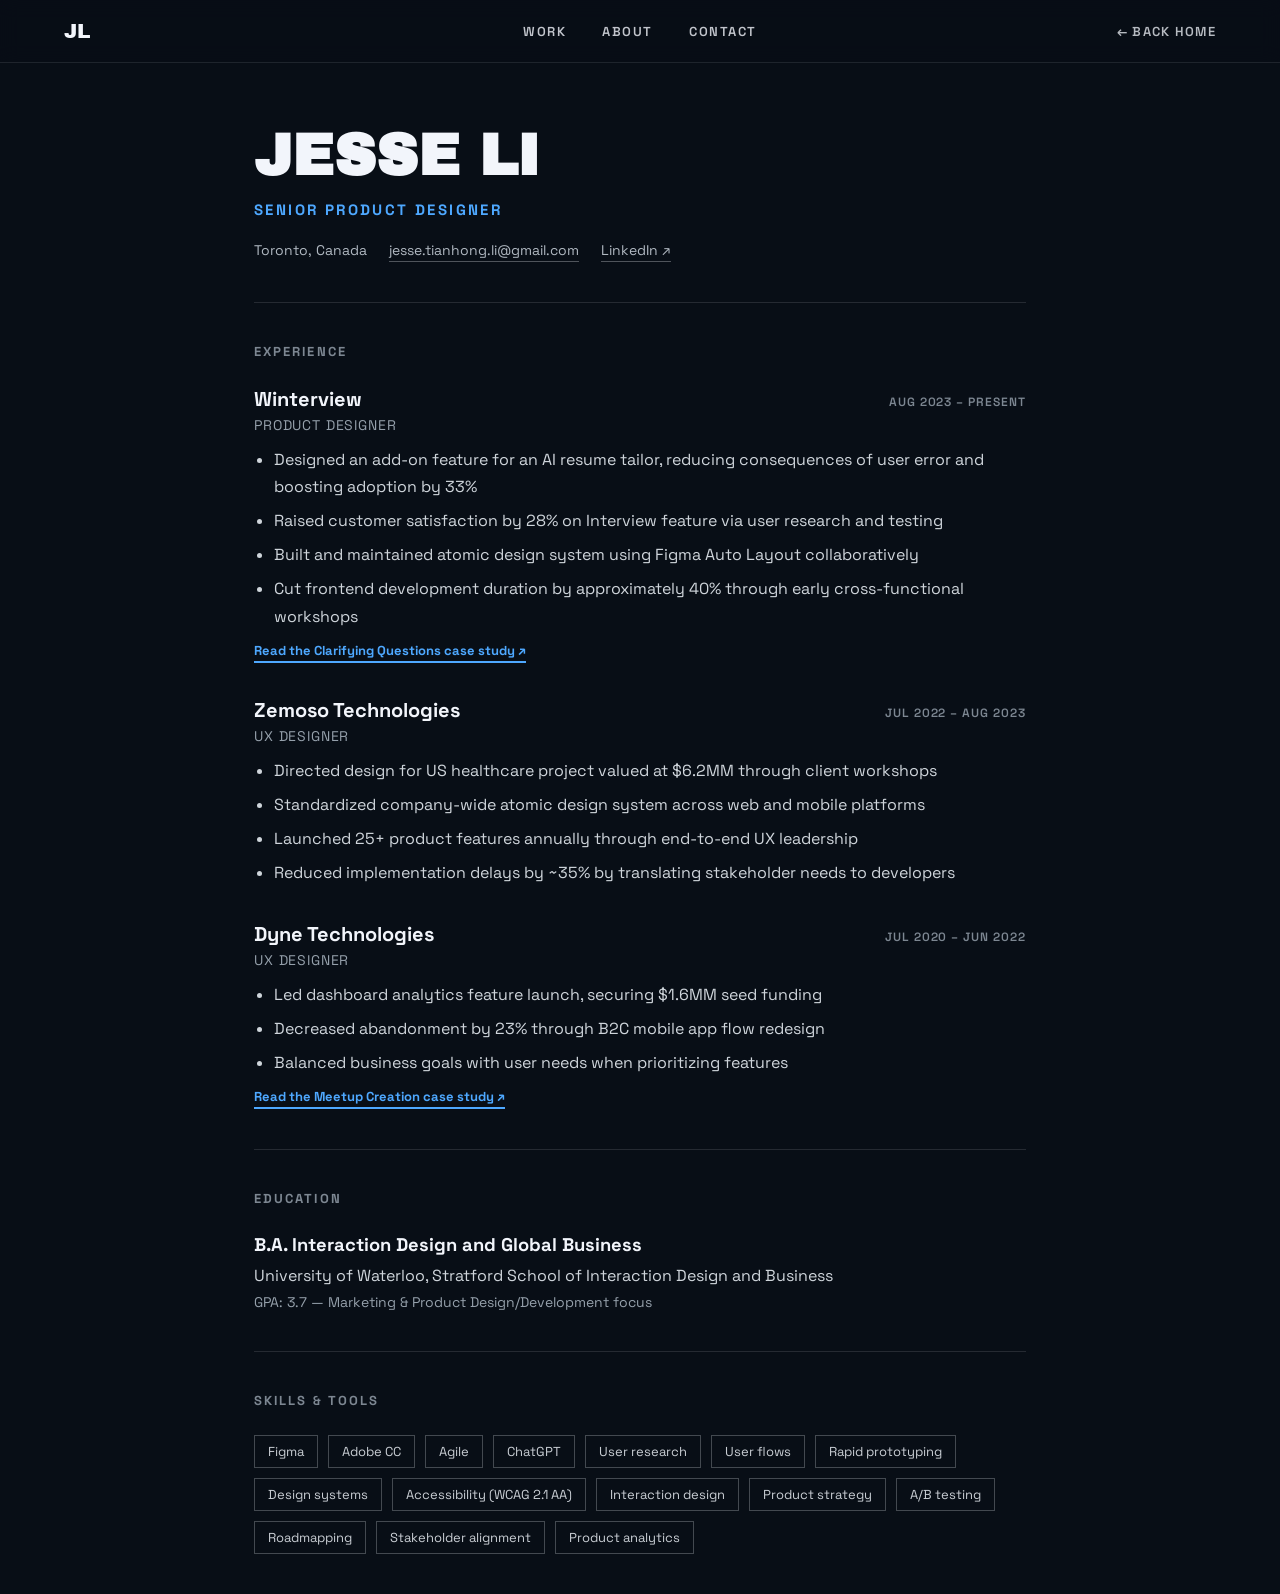
==== resume/index.html @ 06cabf43 "added new pages" ====
<!doctype html>
<html lang="en">
<head>
  <meta charset="utf-8">
  <meta name="viewport" content="width=device-width, initial-scale=1">
  <title>Resume | Jesse Li</title>
  <meta name="description" content="Jesse Li's resume: Senior Product Designer with experience at Winterview, Zemoso Technologies and Dyne Technologies.">
  <link rel="canonical" href="https://jesseli.design/resume/">
  <meta property="og:title" content="Resume | Jesse Li">
  <meta property="og:description" content="Senior Product Designer with experience at Winterview, Zemoso Technologies and Dyne Technologies.">
  <meta property="og:image" content="https://jesseli.design/assets/media/toronto-poster.jpg">
  <meta property="og:url" content="https://jesseli.design/resume/">
  <meta property="og:type" content="profile">
  <meta name="twitter:card" content="summary_large_image">
  <link rel="preconnect" href="https://fonts.googleapis.com">
  <link href="https://fonts.googleapis.com/css2?family=Archivo+Black&family=Space+Grotesk:wght@400;500;600;700&display=swap" rel="stylesheet">
  <link rel="stylesheet" href="../assets/css/base.css">
  <link rel="stylesheet" href="../assets/css/resume.css">
</head>
<body>
  <a class="skip" href="#main">Skip to content</a>
  <header class="nav">
    <div class="nav-inner">
      <a class="mark" href="../index.html#top">JL</a>
      <nav class="navlinks">
        <a href="../index.html#work">Work</a>
        <a href="../index.html#about">About</a>
        <a href="../index.html#contact">Contact</a>
      </nav>
      <a class="back" href="../index.html#top">&larr; Back home</a>
    </div>
  </header>

  <div class="resume" id="main" tabindex="-1">
    <div class="r-head">
      <h1 class="r-name display">Jesse Li</h1>
      <p class="r-title">Senior Product Designer</p>
      <div class="r-contact">
        <span>Toronto, Canada</span>
        <a href="mailto:jesse.tianhong.li@gmail.com">jesse.tianhong.li@gmail.com</a>
        <a href="https://linkedin.com/in/jesseli828" target="_blank" rel="noopener">LinkedIn &#8599;</a>
        <span class="print-only">jesseli.design</span>
      </div>
    </div>

    <section class="r-section">
      <h2>Experience</h2>

      <div class="r-job">
        <div class="r-job-head">
          <h3 class="r-company">Winterview</h3>
          <span class="r-dates">Aug 2023 &ndash; Present</span>
        </div>
        <p class="r-role">Product Designer</p>
        <ul>
          <li>Designed an add-on feature for an AI resume tailor, reducing consequences of user error and boosting adoption by 33%</li>
          <li>Raised customer satisfaction by 28% on Interview feature via user research and testing</li>
          <li>Built and maintained atomic design system using Figma Auto Layout collaboratively</li>
          <li>Cut frontend development duration by approximately 40% through early cross-functional workshops</li>
        </ul>
        <a class="r-casestudy" href="../work/winterview-clarifying-questions/">Read the Clarifying Questions case study &#8599;</a>
      </div>

      <div class="r-job">
        <div class="r-job-head">
          <h3 class="r-company">Zemoso Technologies</h3>
          <span class="r-dates">Jul 2022 &ndash; Aug 2023</span>
        </div>
        <p class="r-role">UX Designer</p>
        <ul>
          <li>Directed design for US healthcare project valued at $6.2MM through client workshops</li>
          <li>Standardized company-wide atomic design system across web and mobile platforms</li>
          <li>Launched 25+ product features annually through end-to-end UX leadership</li>
          <li>Reduced implementation delays by ~35% by translating stakeholder needs to developers</li>
        </ul>
      </div>

      <div class="r-job">
        <div class="r-job-head">
          <h3 class="r-company">Dyne Technologies</h3>
          <span class="r-dates">Jul 2020 &ndash; Jun 2022</span>
        </div>
        <p class="r-role">UX Designer</p>
        <ul>
          <li>Led dashboard analytics feature launch, securing $1.6MM seed funding</li>
          <li>Decreased abandonment by 23% through B2C mobile app flow redesign</li>
          <li>Balanced business goals with user needs when prioritizing features</li>
        </ul>
        <a class="r-casestudy" href="../work/dyne-meetup-creation-flow/">Read the Meetup Creation case study &#8599;</a>
      </div>
    </section>

    <section class="r-section">
      <h2>Education</h2>
      <p class="r-degree">B.A. Interaction Design and Global Business</p>
      <p class="r-school">University of Waterloo, Stratford School of Interaction Design and Business</p>
      <p class="r-gpa">GPA: 3.7 &mdash; Marketing &amp; Product Design/Development focus</p>
    </section>

    <section class="r-section">
      <h2>Skills &amp; Tools</h2>
      <div class="r-skills">
        <span class="r-skill">Figma</span>
        <span class="r-skill">Adobe CC</span>
        <span class="r-skill">Agile</span>
        <span class="r-skill">ChatGPT</span>
        <span class="r-skill">User research</span>
        <span class="r-skill">User flows</span>
        <span class="r-skill">Rapid prototyping</span>
        <span class="r-skill">Design systems</span>
        <span class="r-skill">Accessibility (WCAG 2.1 AA)</span>
        <span class="r-skill">Interaction design</span>
        <span class="r-skill">Product strategy</span>
        <span class="r-skill">A/B testing</span>
        <span class="r-skill">Roadmapping</span>
        <span class="r-skill">Stakeholder alignment</span>
        <span class="r-skill">Product analytics</span>
      </div>
    </section>
  </div>
</body>
</html>
---- assets/css/base.css ----
/* Shared across every page: reset, base typography, color tokens. */

* { box-sizing: border-box; }

:root {
  --accent1: #4ea8ff;
  --accent2: #a855f7;
}

body {
  margin: 0;
  background: oklch(0.16 0.02 255);
  color: oklch(0.97 0.008 255);
  font-family: 'Space Grotesk', system-ui, sans-serif;
  -webkit-font-smoothing: antialiased;
}

a { color: inherit; text-decoration: none; }

.display { font-family: 'Archivo Black', 'Arial Black', sans-serif; text-transform: uppercase; }

/* ---------- nav: shared by the home page and every case-study page ---------- */
.nav {
  position: sticky; top: 0; z-index: 50;
  padding: 20px clamp(20px, 5vw, 64px);
  background: oklch(0.16 0.02 255 / 0.7);
  backdrop-filter: blur(10px);
  border-bottom: 1px solid oklch(0.97 0.008 255 / 0.1);
}
.nav-inner {
  max-width: 1440px; margin: 0 auto;
  /* Three equal-weight slots so the centre group is optically centred on the page,
     rather than pushed off-centre by whatever sits on the left and right. */
  display: grid; grid-template-columns: 1fr auto 1fr; align-items: center;
  gap: clamp(16px, 3vw, 36px);
}
.nav-inner > :first-child { justify-self: start; }
.nav-inner > :last-child  { justify-self: end; }
.mark {
  font-family: 'Archivo Black', sans-serif;
  font-size: 20px; letter-spacing: 0.02em;
}
.navlinks { display: flex; gap: clamp(16px, 3vw, 36px); }
.navlinks a {
  font-size: 13px; font-weight: 600; letter-spacing: 0.12em; text-transform: uppercase;
  opacity: 0.8; transition: opacity 0.2s, color 0.2s;
}
.navlinks a:hover { opacity: 1; color: var(--accent1); }
.back {
  font-size: 13px; font-weight: 600; letter-spacing: 0.1em; text-transform: uppercase;
  opacity: 0.75; transition: opacity 0.2s, color 0.2s; white-space: nowrap;
}
.back:hover { opacity: 1; color: var(--accent1); }

/* Narrow screens: the three-slot grid has no room, so wrap the nav into a
   centred row instead of squeezing the columns. */
@media (max-width: 640px) {
  .nav-inner { display: flex; flex-wrap: wrap; justify-content: center; gap: 10px 18px; }
  .nav-inner > :first-child, .nav-inner > :last-child { justify-self: auto; }
}

/* Text available to screen readers but not shown: used where an icon carries the
   meaning on its own. */
.visually-hidden {
  position: absolute; width: 1px; height: 1px; padding: 0; margin: -1px;
  overflow: hidden; clip: rect(0, 0, 0, 0); white-space: nowrap; border: 0;
}

/* ---------- keyboard focus ---------- */
/* Without a visible ring, keyboard users cannot tell where they are (WCAG 2.4.7).
   :focus-visible keeps it off for mouse clicks. */
a:focus-visible,
label:focus-visible,
button:focus-visible,
[tabindex]:focus-visible {
  outline: 2px solid var(--accent1);
  outline-offset: 3px;
}
/* Skip-link targets receive focus programmatically and shouldn't show a ring. */
#top:focus, #main:focus { outline: none; }

/* ---------- skip link ---------- */
.skip { position: absolute; left: -9999px; top: 0; z-index: 100; }
.skip:focus {
  left: 12px; top: 12px; padding: 10px 16px;
  background: var(--accent1); color: oklch(0.16 0.02 255);
  font-size: 13px; font-weight: 700; letter-spacing: 0.08em; text-transform: uppercase;
}

/* ---------- reduced motion ---------- */
/* Site-wide. The home page additionally offers a manual toggle. */
@media (prefers-reduced-motion: reduce) {
  *, *::before, *::after {
    animation-duration: 0.01ms !important;
    animation-delay: 0s !important;
    animation-iteration-count: 1 !important;
    transition-duration: 0.01ms !important;
    scroll-behavior: auto !important;
  }
}

/* Shown only on paper (the portfolio URL on the résumé). */
.print-only { display: none; }

/* ---------- 404 ---------- */
.notfound { max-width: 720px; margin: 0 auto; padding: clamp(70px, 16vh, 160px) clamp(20px, 5vw, 64px); text-align: center; }
.notfound-code { font-size: clamp(4rem, 18vw, 9rem); line-height: 1; margin: 0 0 14px; color: var(--accent1); }
.notfound h1 { font-size: clamp(1.4rem, 4vw, 2rem); margin: 0 0 16px; }
.notfound p { font-size: 17px; line-height: 1.7; color: oklch(0.82 0.015 250); margin: 0 auto 32px; max-width: 46ch; }
.notfound-links { display: flex; flex-wrap: wrap; gap: 14px; justify-content: center; }
.notfound-links a {
  font-size: 13px; font-weight: 700; letter-spacing: 0.08em; text-transform: uppercase;
  border: 2px solid oklch(0.97 0.008 255); padding: 12px 20px;
}
.notfound-links a:hover { border-color: var(--accent1); color: var(--accent1); }
---- assets/css/resume.css ----
/* Résumé page only. Shares the nav, tokens and type from base.css. */

.resume { max-width: 900px; margin: 0 auto; padding: 0 clamp(20px, 5vw, 64px); }

.r-head { padding: 64px 0 40px; }
.r-name { font-size: clamp(2.2rem, 6vw, 3.6rem); line-height: 1.02; margin: 0 0 14px; }
.r-title { font-size: 15px; font-weight: 700; letter-spacing: 0.16em; text-transform: uppercase; color: var(--accent1); margin: 0 0 22px; }
.r-contact { display: flex; flex-wrap: wrap; gap: 10px 22px; font-size: 14px; color: oklch(0.78 0.015 250); }
.r-contact a { border-bottom: 1px solid oklch(0.97 0.008 255 / 0.3); padding-bottom: 2px; }
.r-contact a:hover { color: var(--accent1); border-color: var(--accent1); }

.r-section { padding: 40px 0; border-top: 1px solid oklch(0.97 0.008 255 / 0.12); }
.r-section > h2 {
  font-size: 13px; font-weight: 700; letter-spacing: 0.16em; text-transform: uppercase;
  color: oklch(0.62 0.02 250); margin: 0 0 26px;
}

.r-job { margin-bottom: 34px; }
.r-job:last-child { margin-bottom: 0; }
.r-job-head { display: flex; flex-wrap: wrap; align-items: baseline; justify-content: space-between; gap: 4px 20px; margin-bottom: 4px; }
.r-company { font-size: 1.25rem; font-weight: 700; margin: 0; }
.r-dates { font-size: 12px; font-weight: 600; letter-spacing: 0.08em; text-transform: uppercase; color: oklch(0.62 0.02 250); white-space: nowrap; }
.r-role { font-size: 14px; letter-spacing: 0.06em; text-transform: uppercase; color: oklch(0.7 0.02 250); margin: 0 0 12px; }
.r-job ul { margin: 0; padding-left: 20px; }
.r-job li { font-size: 16px; line-height: 1.7; color: oklch(0.87 0.01 250); margin-bottom: 7px; max-width: 72ch; }
.r-job li:last-child { margin-bottom: 0; }
.r-casestudy { display: inline-block; margin-top: 12px; font-size: 13px; font-weight: 700; color: var(--accent1); border-bottom: 2px solid var(--accent1); padding-bottom: 2px; }

.r-degree { font-size: 1.15rem; font-weight: 700; margin: 0 0 6px; }
.r-school { font-size: 16px; line-height: 1.7; color: oklch(0.87 0.01 250); margin: 0 0 4px; }
.r-gpa { font-size: 14px; color: oklch(0.7 0.02 250); margin: 0; }

.r-skills { display: flex; flex-wrap: wrap; gap: 10px; }
.r-skill { font-size: 13px; padding: 7px 13px; border: 1px solid oklch(0.97 0.008 255 / 0.25); color: oklch(0.85 0.01 250); }

@media (max-width: 640px) {
  .r-dates { white-space: normal; }
}

/* ---------- print ---------- */
/* Résumés get printed and saved as PDFs, so paper gets a light theme, no chrome,
   and page breaks that don't split a role across two pages. */
@media print {
  .nav, .skip { display: none !important; }
  body { background: #fff; color: #111; }
  .print-only { display: inline; }

  .resume { max-width: none; padding: 0; }
  .r-head { padding: 0 0 16pt; }
  .r-name { font-size: 26pt; margin-bottom: 8pt; }
  .r-title { color: #111; font-size: 10pt; margin-bottom: 10pt; }
  .r-contact { color: #333; font-size: 9.5pt; gap: 5pt 16pt; }
  .r-contact a { color: #111; border-bottom: 0; }

  .r-section { padding: 13pt 0; border-top: 1px solid #bbb; }
  .r-section > h2 { color: #555; font-size: 9pt; margin-bottom: 11pt; }

  .r-job { margin-bottom: 15pt; break-inside: avoid; }
  .r-company { font-size: 13pt; }
  .r-dates, .r-role { color: #444; }
  .r-role { margin-bottom: 7pt; }
  .r-job li { color: #111; font-size: 10.5pt; line-height: 1.45; margin-bottom: 3pt; max-width: none; }
  .r-casestudy { display: none; }

  .r-degree { font-size: 12pt; }
  .r-school, .r-gpa { color: #111; }
  .r-skill { border-color: #999; color: #111; padding: 3pt 7pt; font-size: 9pt; }

  @page { margin: 14mm; }
}
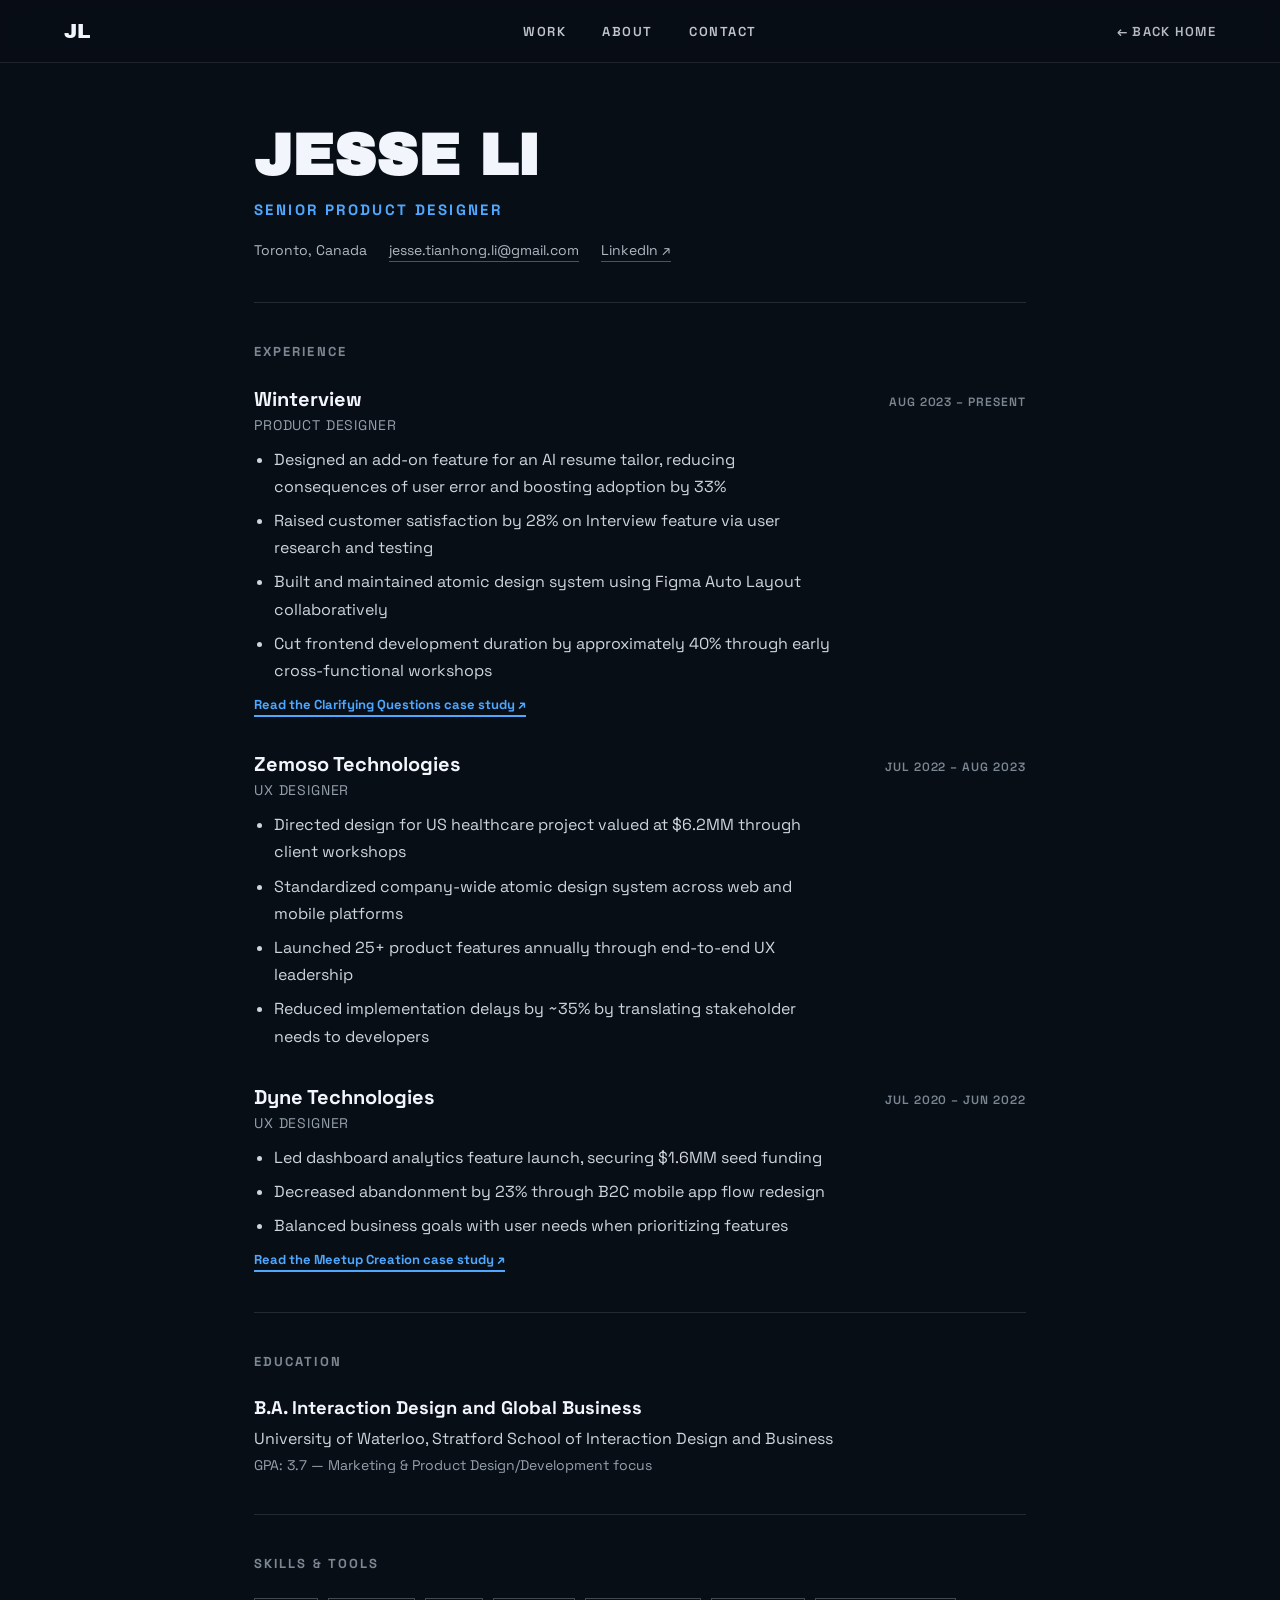
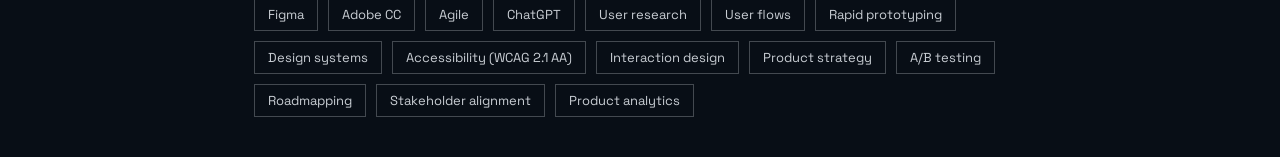
==== commit 56026a75: "Fix SEO, landmark, and scroll-lock defects from an architecture review Reviewed against a second-pas" ====
--- a/resume/index.html
+++ b/resume/index.html
@@ -12,6 +12,7 @@
   <meta property="og:url" content="https://jesseli.design/resume/">
   <meta property="og:type" content="profile">
   <meta name="twitter:card" content="summary_large_image">
+  <link rel="icon" type="image/svg+xml" href="../assets/favicon.svg">
   <link rel="preconnect" href="https://fonts.googleapis.com">
   <link href="https://fonts.googleapis.com/css2?family=Archivo+Black&family=Space+Grotesk:wght@400;500;600;700&display=swap" rel="stylesheet">
   <link rel="stylesheet" href="../assets/css/base.css">
@@ -31,7 +32,7 @@
     </div>
   </header>
 
-  <div class="resume" id="main" tabindex="-1">
+  <main class="resume" id="main" tabindex="-1">
     <div class="r-head">
       <h1 class="r-name display">Jesse Li</h1>
       <p class="r-title">Senior Product Designer</p>
@@ -117,6 +118,6 @@
         <span class="r-skill">Product analytics</span>
       </div>
     </section>
-  </div>
+  </main>
 </body>
 </html>
--- a/assets/css/base.css
+++ b/assets/css/base.css
@@ -5,6 +5,10 @@
 :root {
   --accent1: #4ea8ff;
   --accent2: #a855f7;
+  /* Reading measure. Space Grotesk averages ~8.3px per glyph at 17px while the
+     ch unit is the 10.9px "0", so 78ch was rendering ~103 characters per line.
+     56ch lands around 74 - inside the comfortable 45-75 range. */
+  --measure: 56ch;
 }
 
 body {
@@ -80,9 +84,17 @@
 #top:focus, #main:focus { outline: none; }
 
 /* ---------- skip link ---------- */
-.skip { position: absolute; left: -9999px; top: 0; z-index: 100; }
+/* Same clip technique as .visually-hidden, rather than left:-9999px, which
+   breaks in RTL and is otherwise the only hidden-content idiom on the site not
+   already shared. */
+.skip {
+  position: absolute; width: 1px; height: 1px; padding: 0; margin: -1px;
+  overflow: hidden; clip: rect(0, 0, 0, 0); white-space: nowrap; border: 0;
+  z-index: 100;
+}
 .skip:focus {
-  left: 12px; top: 12px; padding: 10px 16px;
+  width: auto; height: auto; margin: 0; overflow: visible; clip: auto; white-space: normal;
+  position: absolute; left: 12px; top: 12px; padding: 10px 16px;
   background: var(--accent1); color: oklch(0.16 0.02 255);
   font-size: 13px; font-weight: 700; letter-spacing: 0.08em; text-transform: uppercase;
 }
@@ -96,7 +108,13 @@
     animation-iteration-count: 1 !important;
     transition-duration: 0.01ms !important;
     scroll-behavior: auto !important;
+    /* fall off any scroll timeline, so the collapsed duration above applies */
+    animation-timeline: auto !important;
   }
+  /* and hold the page still across navigations */
+  ::view-transition-group(*),
+  ::view-transition-old(*),
+  ::view-transition-new(*) { animation: none !important; }
 }
 
 /* Shown only on paper (the portfolio URL on the résumé). */
@@ -104,7 +122,7 @@
 
 /* ---------- 404 ---------- */
 .notfound { max-width: 720px; margin: 0 auto; padding: clamp(70px, 16vh, 160px) clamp(20px, 5vw, 64px); text-align: center; }
-.notfound-code { font-size: clamp(4rem, 18vw, 9rem); line-height: 1; margin: 0 0 14px; color: var(--accent1); }
+.notfound .notfound-code { font-size: clamp(4rem, 18vw, 9rem); line-height: 1; margin: 0 0 14px; color: var(--accent1); }
 .notfound h1 { font-size: clamp(1.4rem, 4vw, 2rem); margin: 0 0 16px; }
 .notfound p { font-size: 17px; line-height: 1.7; color: oklch(0.82 0.015 250); margin: 0 auto 32px; max-width: 46ch; }
 .notfound-links { display: flex; flex-wrap: wrap; gap: 14px; justify-content: center; }
@@ -113,3 +131,7 @@
   border: 2px solid oklch(0.97 0.008 255); padding: 12px 20px;
 }
 .notfound-links a:hover { border-color: var(--accent1); color: var(--accent1); }
+
+/* ---------- cross-document view transitions ---------- */
+/* Opts every page in. Browsers without support just navigate normally. */
+@view-transition { navigation: auto; }
--- a/assets/css/resume.css
+++ b/assets/css/resume.css
@@ -22,7 +22,7 @@
 .r-dates { font-size: 12px; font-weight: 600; letter-spacing: 0.08em; text-transform: uppercase; color: oklch(0.62 0.02 250); white-space: nowrap; }
 .r-role { font-size: 14px; letter-spacing: 0.06em; text-transform: uppercase; color: oklch(0.7 0.02 250); margin: 0 0 12px; }
 .r-job ul { margin: 0; padding-left: 20px; }
-.r-job li { font-size: 16px; line-height: 1.7; color: oklch(0.87 0.01 250); margin-bottom: 7px; max-width: 72ch; }
+.r-job li { font-size: 16px; line-height: 1.7; color: oklch(0.87 0.01 250); margin-bottom: 7px; max-width: var(--measure); }
 .r-job li:last-child { margin-bottom: 0; }
 .r-casestudy { display: inline-block; margin-top: 12px; font-size: 13px; font-weight: 700; color: var(--accent1); border-bottom: 2px solid var(--accent1); padding-bottom: 2px; }
 
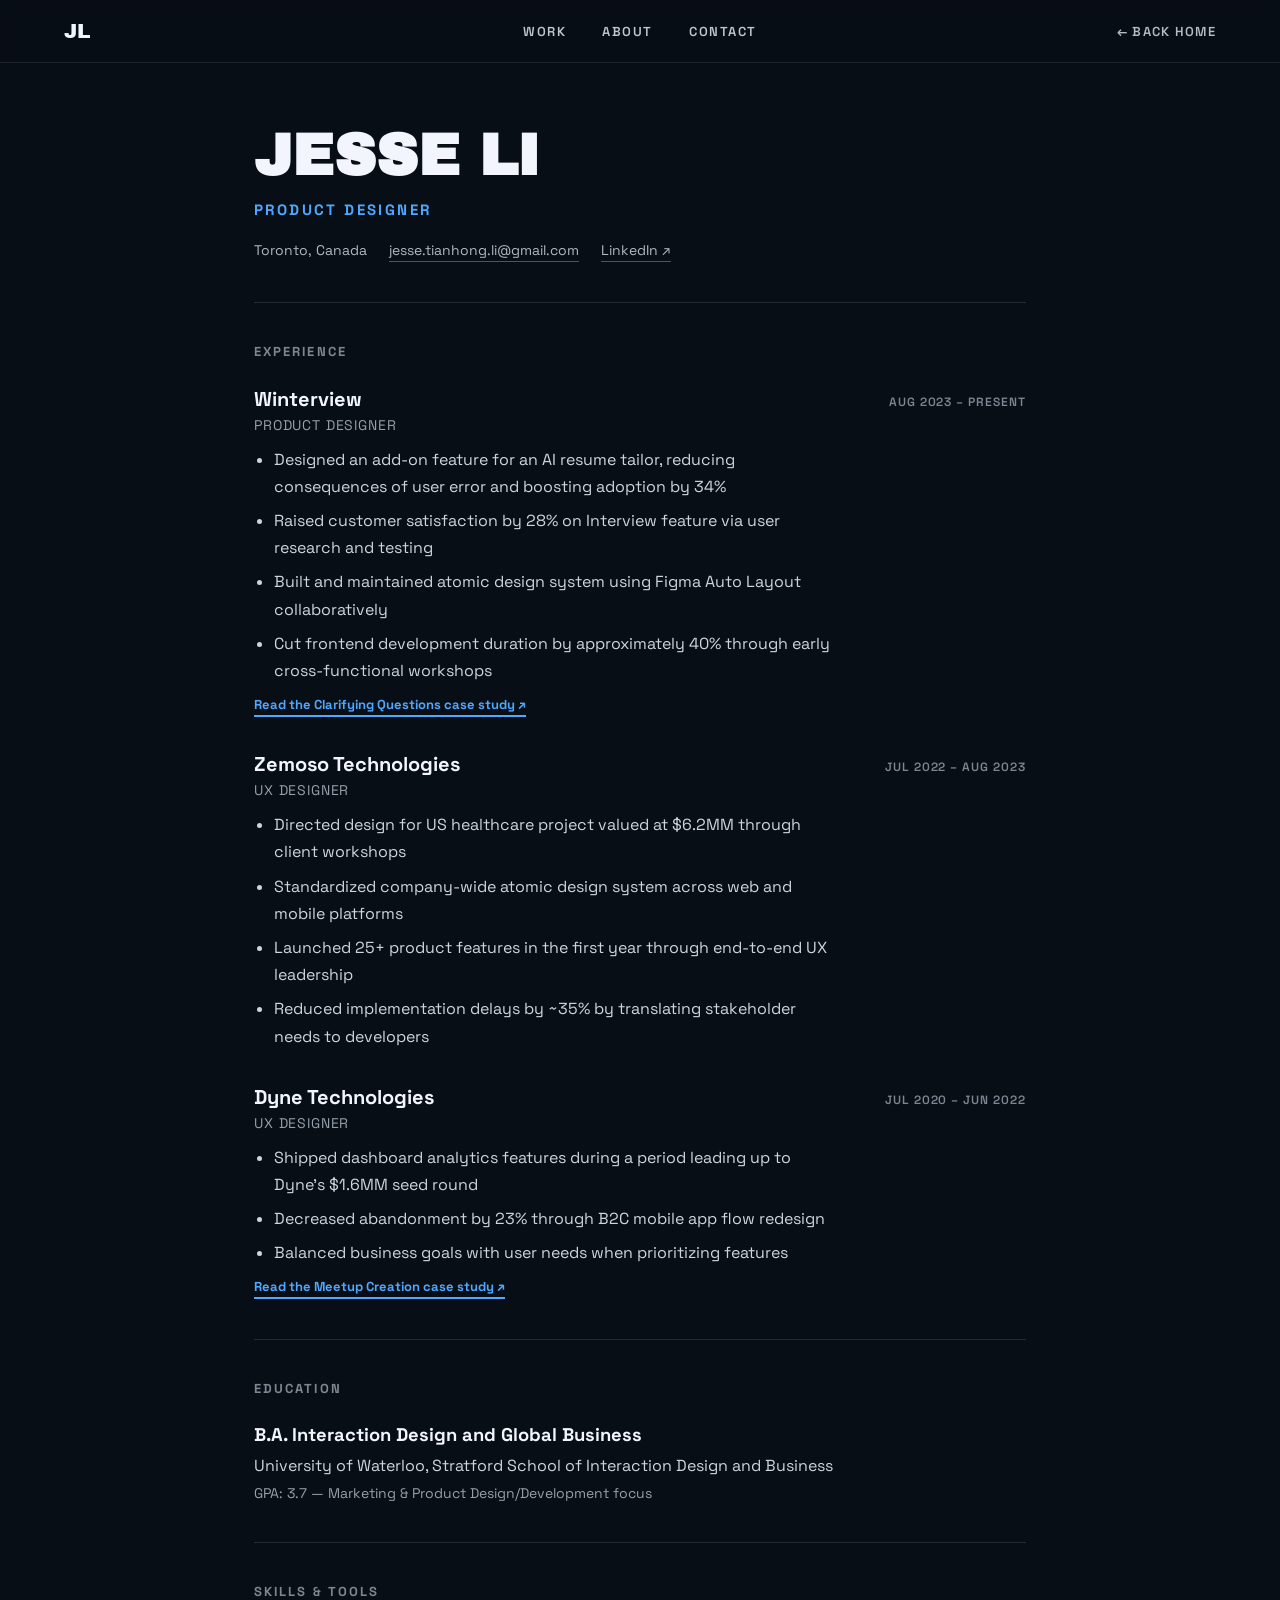
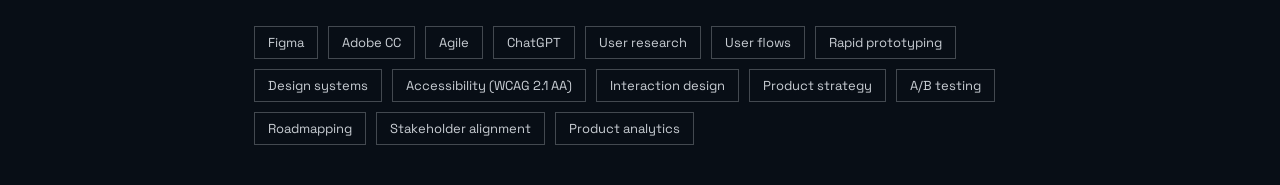
==== commit 341d1a07: "some fixes" ====
--- a/resume/index.html
+++ b/resume/index.html
@@ -4,10 +4,10 @@
   <meta charset="utf-8">
   <meta name="viewport" content="width=device-width, initial-scale=1">
   <title>Resume | Jesse Li</title>
-  <meta name="description" content="Jesse Li's resume: Senior Product Designer with experience at Winterview, Zemoso Technologies and Dyne Technologies.">
+  <meta name="description" content="Jesse Li's resume: Product Designer with experience at Winterview, Zemoso Technologies and Dyne Technologies.">
   <link rel="canonical" href="https://jesseli.design/resume/">
   <meta property="og:title" content="Resume | Jesse Li">
-  <meta property="og:description" content="Senior Product Designer with experience at Winterview, Zemoso Technologies and Dyne Technologies.">
+  <meta property="og:description" content="Product Designer with experience at Winterview, Zemoso Technologies and Dyne Technologies.">
   <meta property="og:image" content="https://jesseli.design/assets/media/toronto-poster.jpg">
   <meta property="og:url" content="https://jesseli.design/resume/">
   <meta property="og:type" content="profile">
@@ -35,7 +35,7 @@
   <main class="resume" id="main" tabindex="-1">
     <div class="r-head">
       <h1 class="r-name display">Jesse Li</h1>
-      <p class="r-title">Senior Product Designer</p>
+      <p class="r-title">Product Designer</p>
       <div class="r-contact">
         <span>Toronto, Canada</span>
         <a href="mailto:jesse.tianhong.li@gmail.com">jesse.tianhong.li@gmail.com</a>
@@ -54,7 +54,7 @@
         </div>
         <p class="r-role">Product Designer</p>
         <ul>
-          <li>Designed an add-on feature for an AI resume tailor, reducing consequences of user error and boosting adoption by 33%</li>
+          <li>Designed an add-on feature for an AI resume tailor, reducing consequences of user error and boosting adoption by 34%</li>
           <li>Raised customer satisfaction by 28% on Interview feature via user research and testing</li>
           <li>Built and maintained atomic design system using Figma Auto Layout collaboratively</li>
           <li>Cut frontend development duration by approximately 40% through early cross-functional workshops</li>
@@ -71,7 +71,7 @@
         <ul>
           <li>Directed design for US healthcare project valued at $6.2MM through client workshops</li>
           <li>Standardized company-wide atomic design system across web and mobile platforms</li>
-          <li>Launched 25+ product features annually through end-to-end UX leadership</li>
+          <li>Launched 25+ product features in the first year through end-to-end UX leadership</li>
           <li>Reduced implementation delays by ~35% by translating stakeholder needs to developers</li>
         </ul>
       </div>
@@ -83,7 +83,7 @@
         </div>
         <p class="r-role">UX Designer</p>
         <ul>
-          <li>Led dashboard analytics feature launch, securing $1.6MM seed funding</li>
+          <li>Shipped dashboard analytics features during a period leading up to Dyne's $1.6MM seed round</li>
           <li>Decreased abandonment by 23% through B2C mobile app flow redesign</li>
           <li>Balanced business goals with user needs when prioritizing features</li>
         </ul>
